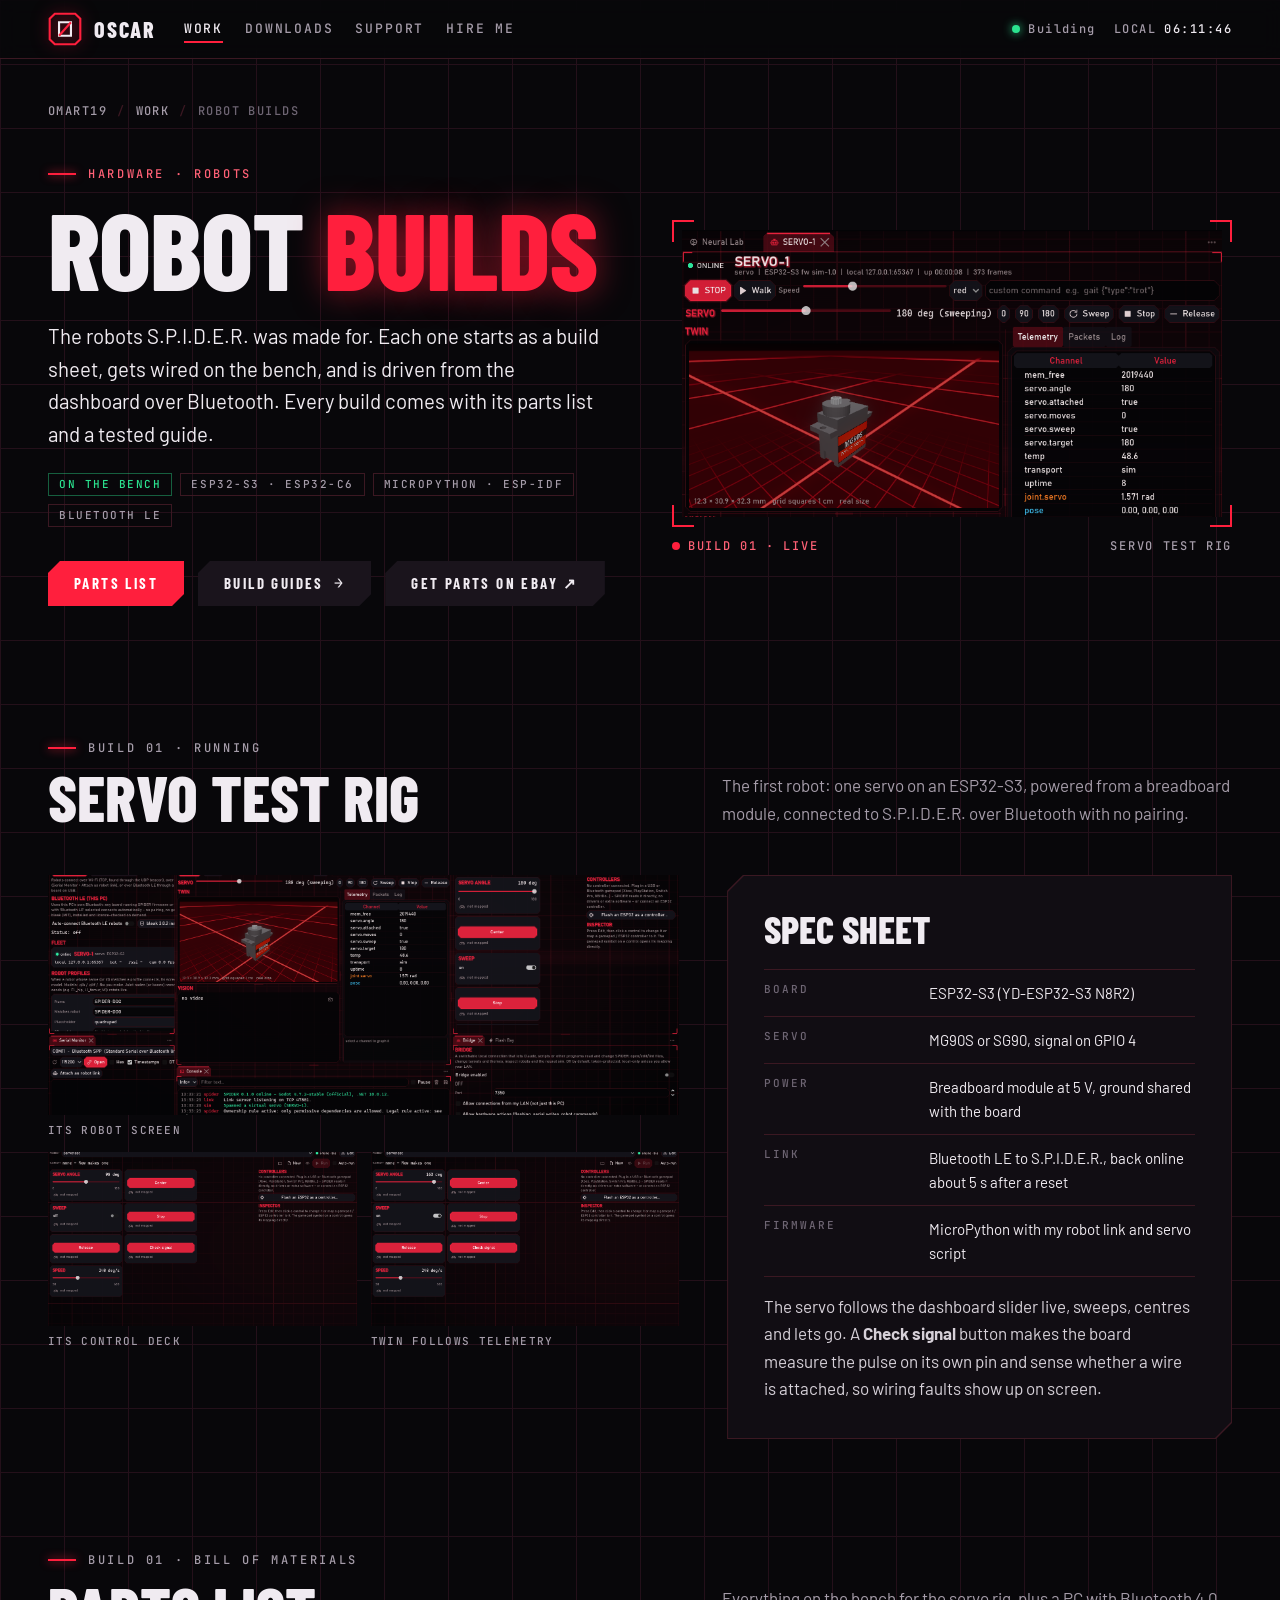
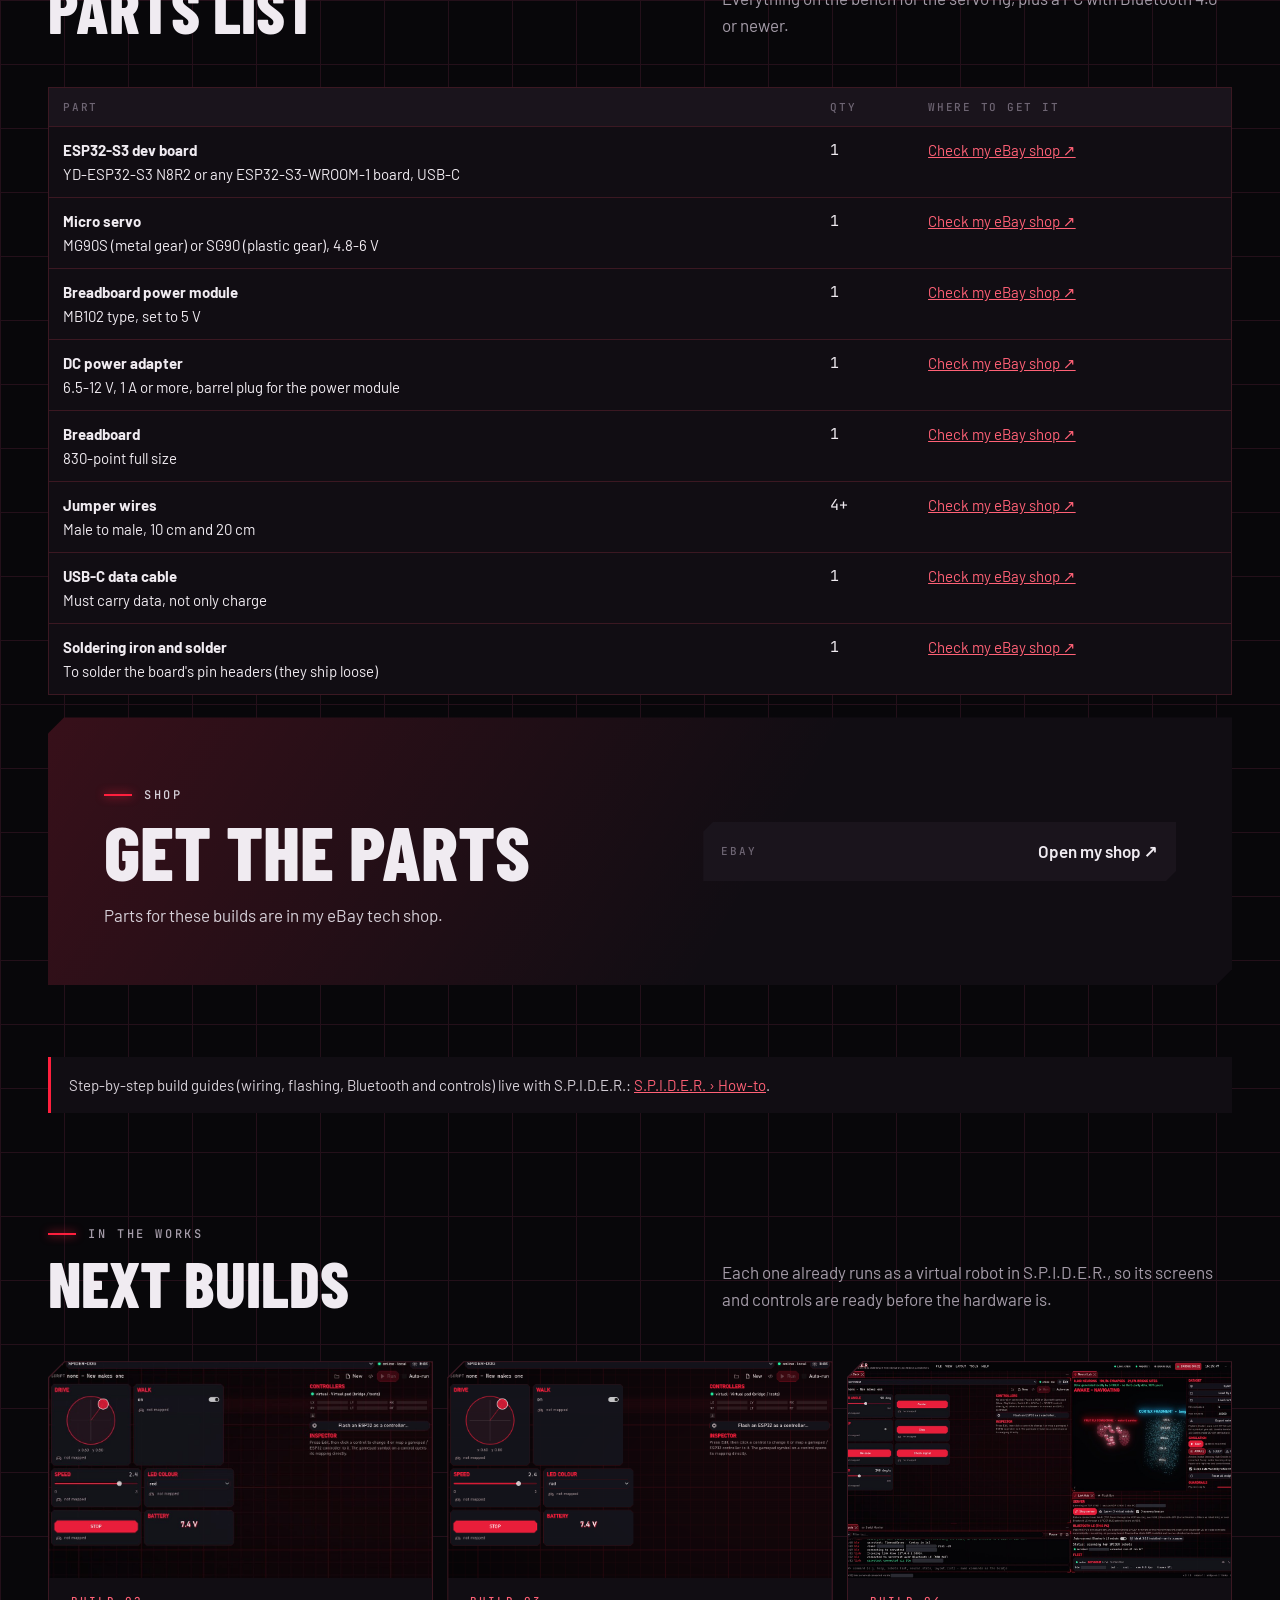
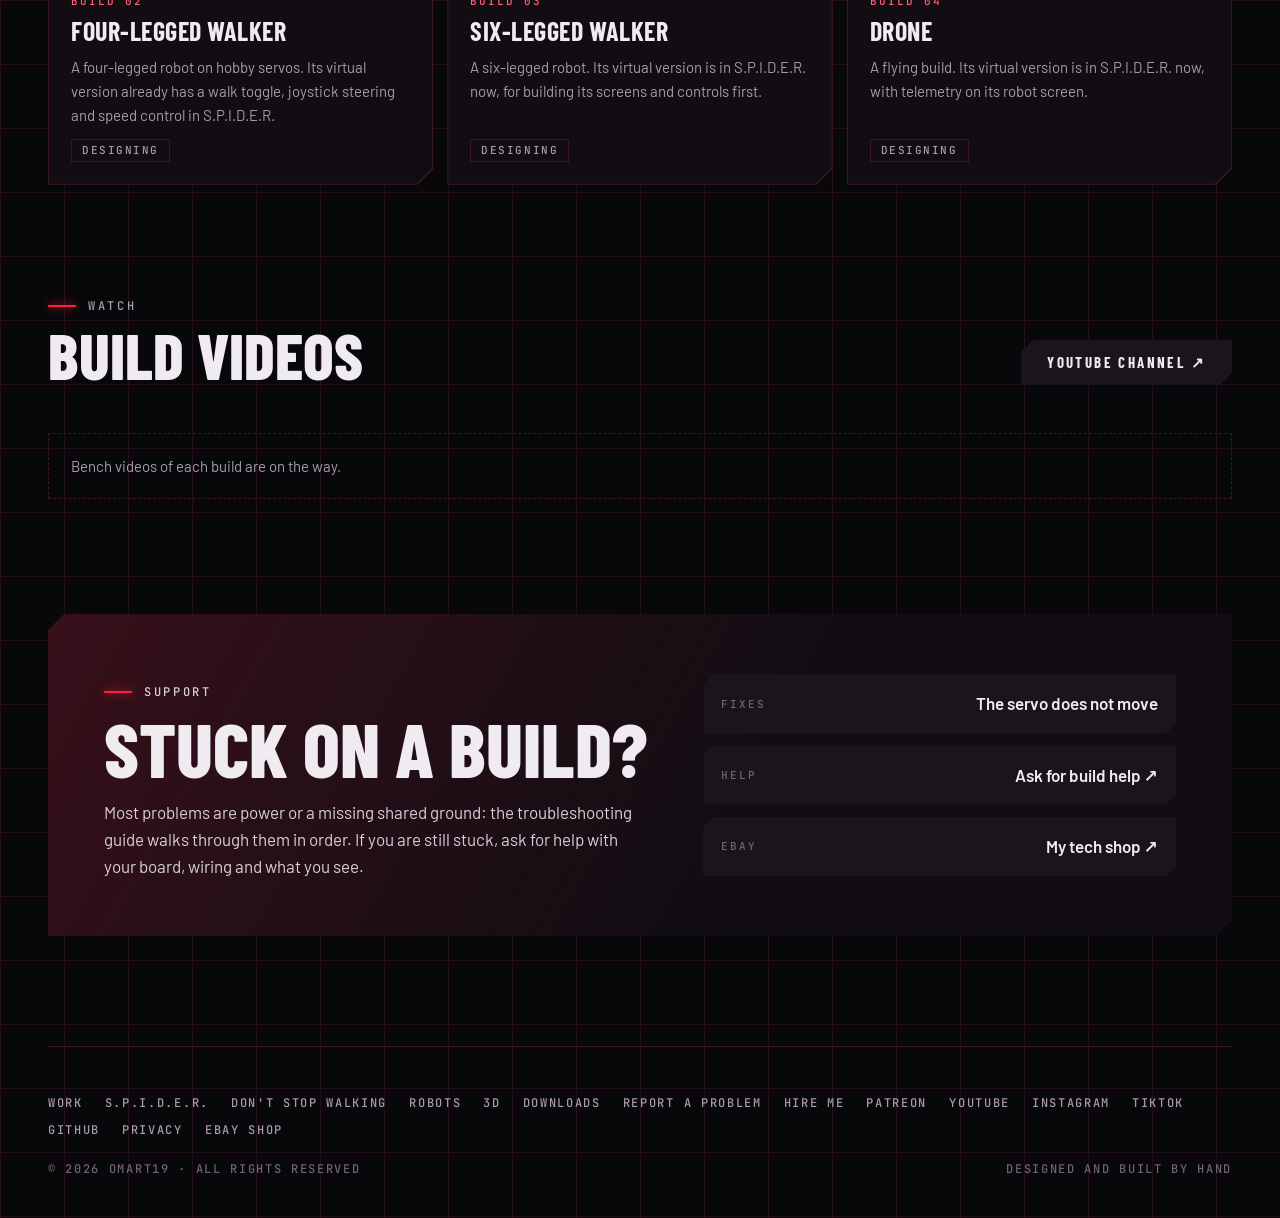
==== projects/robots.html @ f0ea126b "OMART19 website: portfolio, S.P.I.D.E.R., Don't Stop Walking, robots, 3D, how-to guides" ====
<!doctype html>
<html lang="en">
<head>
<!-- chrome:head -->
<meta charset="utf-8">
<meta name="viewport" content="width=device-width, initial-scale=1, viewport-fit=cover">
<link rel="icon" href="../assets/favicon.svg" type="image/svg+xml">
<link rel="preconnect" href="https://fonts.googleapis.com">
<link rel="preconnect" href="https://fonts.gstatic.com" crossorigin>
<link rel="stylesheet" href="https://fonts.googleapis.com/css2?family=Barlow+Condensed:wght@500;600;700;800&family=Barlow:wght@400;500;600&family=JetBrains+Mono:wght@400;500&display=swap">
<link rel="stylesheet" href="../assets/site.css">
<!-- /chrome:head -->
<title>Robot Builds · OMART19</title>
<meta name="description" content="Robot builds by OMART19: ESP32 boards, servos and Bluetooth, driven from S.P.I.D.E.R. Parts lists, wiring sheets and step-by-step tutorials.">
</head>
<body data-page="work">

<!-- chrome:bar -->
<header class="bar">
  <div class="wrap">
    <a class="brand" href="../index.html" aria-label="Oscar: home">
      <svg viewBox="0 0 40 40" aria-hidden="true"><path d="M8 2h24l6 6v24l-6 6H8l-6-6V8z" fill="none" stroke="#ff1f3d" stroke-width="2.5"/><path d="M13 12h14v16H13z" fill="none" stroke="#f0ebf1" stroke-width="2.5"/><path d="M27 12 13 28" stroke="#ff1f3d" stroke-width="2.5"/></svg>
      <b>OSCAR</b>
    </a>
    <nav class="nav" aria-label="Site">
      <a href="../index.html#work" data-nav="work" aria-current="page">Work</a>
      <a href="../downloads.html" data-nav="downloads">Downloads</a>
      <a href="../support.html" data-nav="support">Support</a>
      <a href="../hire.html" data-nav="hire">Hire me</a>
    </nav>
    <div class="status" aria-label="Status">
      <span class="led">Building</span>
      <span class="clock-wrap">LOCAL <span data-clock>--:--:--</span></span>
    </div>
  </div>
</header>
<!-- /chrome:bar -->

<main class="wrap">
  <nav class="crumbs" aria-label="Breadcrumb"><a href="../index.html">OMART19</a><span aria-hidden="true">/</span><a href="../index.html#work">Work</a><span aria-hidden="true">/</span><span>Robot builds</span></nav>

  <header class="page-hero">
    <div>
      <p class="eyebrow">Hardware · robots</p>
      <h1>Robot <span>builds</span></h1>
      <p class="lead">The robots S.P.I.D.E.R. was made for. Each one starts as a build sheet, gets wired on the bench, and is driven from the dashboard over Bluetooth. Every build comes with its parts list and a tested guide.</p>
      <div class="facts">
        <span class="chip live">On the bench</span>
        <span class="chip">ESP32-S3 · ESP32-C6</span>
        <span class="chip">MicroPython · ESP-IDF</span>
        <span class="chip">Bluetooth LE</span>
      </div>
      <div class="cta">
        <a class="btn primary" href="#parts">Parts list</a>
        <a class="btn" href="spider.html#how-to">Build guides <span class="arrow">→</span></a>
        <a class="btn pending" data-link="ebay" data-off="eBay shop coming soon" data-on="Get parts on eBay ↗"><span data-label>eBay shop coming soon</span></a>
      </div>
    </div>
    <figure class="feed">
      <div class="corners">
        <button class="shot screen" type="button" data-full="../assets/tutorials/esp32-s3-servo-ble/13-robot-panel-sweep.png" data-caption="Build 01: the servo sweeping, with its live 3D twin">
          <img src="../assets/tutorials/esp32-s3-servo-ble/13-robot-panel-sweep.png" alt="The servo robot's screen in S.P.I.D.E.R.: the servo sweeping with its live 3D twin">
        </button>
      </div>
      <figcaption><span class="rec">Build 01 · live</span><span>Servo test rig</span></figcaption>
    </figure>
  </header>

  <!-- ===================================================== BUILD 01 -->
  <section class="sec tight" id="servo-rig">
    <div class="sec-head small">
      <div>
        <p class="eyebrow">Build 01 · running</p>
        <h2>Servo test rig</h2>
      </div>
      <p>The first robot: one servo on an ESP32-S3, powered from a breadboard module, connected to S.P.I.D.E.R. over Bluetooth with no pairing.</p>
    </div>
    <div class="split">
      <div class="gallery two">
        <figure class="wide">
          <button class="shot" type="button" data-full="../assets/tutorials/esp32-s3-servo-ble/12-robot-screen.png" data-caption="Its robot screen: gauges, live 3D twin, camera and telemetry">
            <img src="../assets/tutorials/esp32-s3-servo-ble/12-robot-screen.png" alt="The servo robot's full screen in S.P.I.D.E.R. with gauges, 3D twin, camera and telemetry" loading="lazy">
          </button>
          <figcaption>Its robot screen</figcaption>
        </figure>
        <figure>
          <button class="shot" type="button" data-full="../assets/tutorials/control-deck-and-controllers/02-servo-deck.png" data-caption="The controls the servo robot asks for">
            <img src="../assets/tutorials/control-deck-and-controllers/02-servo-deck.png" alt="The servo robot's deck: angle slider, Center, Sweep, Stop, Release, speed" loading="lazy">
          </button>
          <figcaption>Its control deck</figcaption>
        </figure>
        <figure>
          <button class="shot" type="button" data-full="../assets/tutorials/control-deck-and-controllers/03-sweep-follows-telemetry.png" data-caption="Sweeping: the 3D twin follows the servo's telemetry">
            <img src="../assets/tutorials/control-deck-and-controllers/03-sweep-follows-telemetry.png" alt="The deck sweeping the servo while its 3D twin follows the telemetry" loading="lazy">
          </button>
          <figcaption>Twin follows telemetry</figcaption>
        </figure>
      </div>
      <div class="panel edge chamfer"><div class="inner chamfer">
        <h3>Spec sheet</h3>
        <dl class="spec">
          <div><dt>Board</dt><dd>ESP32-S3 (YD-ESP32-S3 N8R2)</dd></div>
          <div><dt>Servo</dt><dd>MG90S or SG90, signal on GPIO 4</dd></div>
          <div><dt>Power</dt><dd>Breadboard module at 5 V, ground shared with the board</dd></div>
          <div><dt>Link</dt><dd>Bluetooth LE to S.P.I.D.E.R., back online about 5 s after a reset</dd></div>
          <div><dt>Firmware</dt><dd>MicroPython with my robot link and servo script</dd></div>
        </dl>
        <p>The servo follows the dashboard slider live, sweeps, centres and lets go. A <strong>Check signal</strong> button makes the board measure the pulse on its own pin and sense whether a wire is attached, so wiring faults show up on screen.</p>
      </div></div>
    </div>
  </section>

  <!-- ===================================================== PARTS -->
  <section class="sec" id="parts">
    <div class="sec-head small">
      <div>
        <p class="eyebrow">Build 01 · bill of materials</p>
        <h2>Parts list</h2>
      </div>
      <p>Everything on the bench for the servo rig, plus a PC with Bluetooth 4.0 or newer.</p>
    </div>
    <div class="table-wrap">
      <table>
        <thead><tr><th>Part</th><th>Qty</th><th>Where to get it</th></tr></thead>
        <tbody data-parts="servoRig">
          <tr><td><strong>ESP32-S3 dev board</strong><br>YD-ESP32-S3 N8R2 or any ESP32-S3-WROOM-1 board, USB-C</td><td class="mono">1</td><td><span class="off">link coming</span></td></tr>
          <tr><td><strong>Micro servo</strong><br>MG90S (metal gear) or SG90 (plastic gear), 4.8-6 V</td><td class="mono">1</td><td><span class="off">link coming</span></td></tr>
          <tr><td><strong>Breadboard power module</strong><br>MB102 type, set to 5 V</td><td class="mono">1</td><td><span class="off">link coming</span></td></tr>
          <tr><td><strong>DC power adapter</strong><br>6.5-12 V, 1 A or more, barrel plug for the power module</td><td class="mono">1</td><td><span class="off">link coming</span></td></tr>
          <tr><td><strong>Breadboard</strong><br>830-point full size</td><td class="mono">1</td><td><span class="off">link coming</span></td></tr>
          <tr><td><strong>Jumper wires</strong><br>Male to male, 10 cm and 20 cm</td><td class="mono">4+</td><td><span class="off">link coming</span></td></tr>
          <tr><td><strong>USB-C data cable</strong><br>Must carry data, not only charge</td><td class="mono">1</td><td><span class="off">link coming</span></td></tr>
          <tr><td><strong>Soldering iron and solder</strong><br>To solder the board's pin headers (they ship loose)</td><td class="mono">1</td><td><span class="off">link coming</span></td></tr>
        </tbody>
      </table>
    </div>
    <div class="contact edge chamfer gap-top" data-when="ebay" hidden>
      <div>
        <p class="eyebrow">Shop</p>
        <h2>Get the parts</h2>
        <p>Parts for these builds are in my eBay tech shop.</p>
      </div>
      <div class="links">
        <a class="link" data-link="ebay"><span>eBay</span><b>Open my shop ↗</b></a>
      </div>
    </div>
    <p class="note gap-top" data-unless="ebay">An eBay store with parts and kits for these builds is on the way. Until then, every part above is a common hobby electronics part sold by most electronics shops and online marketplaces.</p>
  </section>

  <section class="sec tight" id="guides">
    <p class="note">Step-by-step build guides (wiring, flashing, Bluetooth and controls) live with S.P.I.D.E.R.: <a href="spider.html#how-to">S.P.I.D.E.R. › How-to</a>.</p>
  </section>

  <!-- ===================================================== NEXT -->
  <section class="sec" id="next">
    <div class="sec-head small">
      <div>
        <p class="eyebrow">In the works</p>
        <h2>Next builds</h2>
      </div>
      <p>Each one already runs as a virtual robot in S.P.I.D.E.R., so its screens and controls are ready before the hardware is.</p>
    </div>
    <div class="cards three">
      <article class="card edge chamfer"><div class="inner chamfer">
        <div class="pic"><img src="../assets/img/spider-virtual.jpg" alt="The Control Deck for a virtual walking robot" loading="lazy"></div>
        <p class="label">Build 02</p>
        <h3>Four-legged walker</h3>
        <p>A four-legged robot on hobby servos. Its virtual version already has a walk toggle, joystick steering and speed control in S.P.I.D.E.R.</p>
        <span class="chip">Designing</span>
      </div></article>
      <article class="card edge chamfer"><div class="inner chamfer">
        <div class="pic"><img src="../assets/tutorials/control-deck-and-controllers/11-virtual-robot-deck.png" alt="A virtual robot's deck in S.P.I.D.E.R." loading="lazy"></div>
        <p class="label">Build 03</p>
        <h3>Six-legged walker</h3>
        <p>A six-legged robot. Its virtual version is in S.P.I.D.E.R. now, for building its screens and controls first.</p>
        <span class="chip">Designing</span>
      </div></article>
      <article class="card edge chamfer"><div class="inner chamfer">
        <div class="pic"><img src="../assets/img/spider-deck.jpg" alt="The S.P.I.D.E.R. command center" loading="lazy"></div>
        <p class="label">Build 04</p>
        <h3>Drone</h3>
        <p>A flying build. Its virtual version is in S.P.I.D.E.R. now, with telemetry on its robot screen.</p>
        <span class="chip">Designing</span>
      </div></article>
    </div>
  </section>

  <!-- ===================================================== VIDEOS -->
  <section class="sec" id="videos">
    <div class="sec-head small">
      <div>
        <p class="eyebrow">Watch</p>
        <h2>Build videos</h2>
      </div>
      <a class="btn pending" data-link="youtube" data-off="YouTube channel" data-on="YouTube channel ↗"><span data-label>YouTube channel</span></a>
    </div>
    <div class="vlist" data-videos="robots">
      <p class="empty">Bench videos of each build are on the way.</p>
    </div>
  </section>

  <!-- ===================================================== HELP -->
  <section class="sec" id="help">
    <div class="contact edge chamfer">
      <div>
        <p class="eyebrow">Support</p>
        <h2>Stuck on a build?</h2>
        <p>Most problems are power or a missing shared ground: the troubleshooting guide walks through them in order. If you are still stuck, ask for help with your board, wiring and what you see.</p>
      </div>
      <div class="links">
        <a class="link" href="../tutorials/esp32-s3-servo-ble.html#the-servo-does-not-move"><span>Fixes</span><b>The servo does not move</b></a>
        <a class="link pending" data-report="robot-build.yml" data-off="opens with the first release" data-on="Ask for build help ↗"><span>Help</span><b data-label>opens with the first release</b></a>
        <a class="link pending" data-link="ebay" data-off="coming soon" data-on="My tech shop ↗"><span>eBay</span><b data-label>coming soon</b></a>
      </div>
    </div>
  </section>
</main>

<!-- chrome:foot -->
<footer class="foot wrap">
  <nav aria-label="Footer">
    <a href="../index.html#work">Work</a>
    <a href="../projects/spider.html">S.P.I.D.E.R.</a>
    <a href="../projects/dont-stop-walking.html">Don't Stop Walking</a>
    <a href="../projects/robots.html">Robots</a>
    <a href="../projects/3d.html">3D</a>
    <a href="../downloads.html">Downloads</a>
    <a href="../support.html">Report a problem</a>
    <a href="../hire.html">Hire me</a>
    <a class="pending" data-link="patreon">Patreon</a>
    <a class="pending" data-link="youtube">YouTube</a>
    <a class="pending" data-link="instagram">Instagram</a>
    <a class="pending" data-link="tiktok">TikTok</a>
    <a data-link="github" href="https://github.com/Omart19">GitHub</a>
    <a href="../privacy.html">Privacy</a>
    <a class="pending" data-link="ebay">eBay shop</a>
  </nav>
  <div class="legal">
    <span>© <span data-year>2026</span> OMART19 · all rights reserved</span>
    <span>Designed and built by hand</span>
  </div>
</footer>

<dialog id="viewer" aria-label="Screenshot">
  <img id="viewer-img" alt="">
  <p id="viewer-cap"></p>
</dialog>
<script src="../assets/config.js"></script>
<script src="../assets/site.js"></script>
<!-- /chrome:foot -->
</body>
</html>
---- assets/site.css ----
/* OMART19 - one stylesheet for every page.
   Layout: a HUD command screen - a status bar, huge condensed headlines, chamfered panels with corner brackets,
   mono spec readouts. One dark look on purpose (SPIDER's black and red). */
:root {
  --bg: #08070a;          /* near-black, faint red bias */
  --panel: #110d13;
  --panel-hi: #1a141c;
  --grid: #24101a;        /* HUD grid */
  --line: #3b1822;        /* panel edges */
  --fg: #f0ebf1;
  --soft: #d6d0d8;        /* body copy on panels */
  --dim: #a59ca9;
  --faint: #6e6573;
  --accent: #ff1f3d;      /* SPIDER red */
  --accent-hot: #ff6176;
  --ok: #2be38f;
  --warn: #ffb547;
  --display: "Barlow Condensed", "Bahnschrift Condensed", "Arial Narrow", sans-serif;
  --body: "Barlow", "Bahnschrift", "Segoe UI", system-ui, sans-serif;
  --mono: "JetBrains Mono", "Cascadia Mono", Consolas, monospace;
  --cut: 16px;            /* chamfered corners */
  --gutter: clamp(16px, 4vw, 48px);
  color-scheme: dark;
}

* { box-sizing: border-box; }
[hidden] { display: none !important; }
html { scroll-behavior: smooth; }
body {
  margin: 0;
  padding-inline: var(--gutter);
  background-color: var(--bg);
  background-image:
    radial-gradient(1200px 520px at 78% -8%, rgba(255, 31, 61, .18), transparent 70%),
    linear-gradient(var(--grid) 1px, transparent 1px),
    linear-gradient(90deg, var(--grid) 1px, transparent 1px);
  background-size: 100% 100%, 64px 64px, 64px 64px;
  color: var(--fg);
  font: 400 17px/1.6 var(--body);
  -webkit-font-smoothing: antialiased;
}
img, video { max-width: 100%; display: block; }
a { color: inherit; }
:focus-visible { outline: 2px solid var(--accent); outline-offset: 3px; }
h1, h2, h3 { font-family: var(--display); text-transform: uppercase; margin: 0; text-wrap: balance; line-height: .92; }
p { margin: 0; }
.wrap { max-width: 1240px; margin-inline: auto; }
.mono { font-family: var(--mono); }
.eyebrow {
  font: 500 12px/1 var(--mono); letter-spacing: .22em; text-transform: uppercase; color: var(--accent-hot);
  display: flex; align-items: center; gap: 12px;
}
.eyebrow::before { content: ""; width: 28px; height: 2px; background: var(--accent); box-shadow: 0 0 10px var(--accent); }

/* ---------- status bar (like SPIDER's title bar) */
.bar {
  position: sticky; top: env(safe-area-inset-top, 0px); z-index: 10;
  margin-inline: calc(-1 * var(--gutter)); padding: 12px var(--gutter);
  background: rgba(8, 7, 10, .86); backdrop-filter: blur(10px);
  border-bottom: 1px solid var(--line);
}
.bar .wrap { display: flex; align-items: center; gap: 28px; flex-wrap: wrap; }
.brand { display: flex; align-items: center; gap: 12px; text-decoration: none; }
.brand svg { width: 34px; height: 34px; filter: drop-shadow(0 0 8px rgba(255, 31, 61, .55)); }
.brand b { font: 800 22px/1 var(--display); letter-spacing: .08em; }
.nav { display: flex; gap: 22px; flex-wrap: wrap; flex: 1; }
.nav a { font: 500 13px/1 var(--mono); letter-spacing: .14em; text-transform: uppercase; color: var(--dim); text-decoration: none; padding-block: 6px; border-bottom: 2px solid transparent; }
.nav a:hover { color: var(--fg); }
.nav a[aria-current="page"] { color: var(--fg); border-bottom-color: var(--accent); }
.status { display: flex; gap: 18px; font: 500 12px/1 var(--mono); letter-spacing: .12em; color: var(--dim); }
.led { display: inline-flex; align-items: center; gap: 8px; }
.led::before { content: ""; width: 8px; height: 8px; border-radius: 50%; background: var(--ok); box-shadow: 0 0 10px var(--ok); }
[data-clock] { color: var(--fg); font-variant-numeric: tabular-nums; }

/* ---------- shapes */
.chamfer { clip-path: polygon(var(--cut) 0, 100% 0, 100% calc(100% - var(--cut)), calc(100% - var(--cut)) 100%, 0 100%, 0 var(--cut)); }
.edge { background: var(--line); padding: 1px; }               /* 1px chamfered border: outer = border colour */
.edge > .inner { background: var(--panel); height: 100%; }
.corners {                                                      /* HUD corner brackets */
  --c: var(--accent);
  background:
    linear-gradient(var(--c), var(--c)) top left / 22px 2px no-repeat,
    linear-gradient(var(--c), var(--c)) top left / 2px 22px no-repeat,
    linear-gradient(var(--c), var(--c)) top right / 22px 2px no-repeat,
    linear-gradient(var(--c), var(--c)) top right / 2px 22px no-repeat,
    linear-gradient(var(--c), var(--c)) bottom left / 22px 2px no-repeat,
    linear-gradient(var(--c), var(--c)) bottom left / 2px 22px no-repeat,
    linear-gradient(var(--c), var(--c)) bottom right / 22px 2px no-repeat,
    linear-gradient(var(--c), var(--c)) bottom right / 2px 22px no-repeat;
  padding: 10px;
}
.btn {
  display: inline-flex; align-items: center; gap: 10px; padding: 15px 26px;
  font: 700 15px/1 var(--display); letter-spacing: .16em; text-transform: uppercase; text-decoration: none;
  color: var(--fg); background: var(--panel-hi); border: 0; cursor: pointer;
  clip-path: polygon(12px 0, 100% 0, 100% calc(100% - 12px), calc(100% - 12px) 100%, 0 100%, 0 12px);
  transition: background .2s, color .2s, box-shadow .2s;
}
.btn:hover { background: #241a26; }
.btn.primary { background: var(--accent); color: #fff; box-shadow: 0 0 28px rgba(255, 31, 61, .45); }
.btn.primary:hover { background: var(--accent-hot); }
.btn .arrow { font-family: var(--mono); font-weight: 500; }
/* a link that is not live yet (no URL in config.js) */
.btn.pending, .btn.pending:hover { background: transparent; color: var(--faint); box-shadow: inset 0 0 0 1px var(--line); cursor: default; clip-path: none; }
.chip {
  display: inline-block; padding: 5px 10px; font: 500 11px/1 var(--mono); letter-spacing: .14em; text-transform: uppercase;
  border: 1px solid var(--line); color: var(--dim); white-space: nowrap;
}
.chip.live { color: var(--ok); border-color: rgba(43, 227, 143, .4); }
.chip.hot { color: var(--accent-hot); border-color: rgba(255, 31, 61, .5); }
.chip.warn { color: var(--warn); border-color: rgba(255, 181, 71, .45); }
.cta { display: flex; gap: 14px; flex-wrap: wrap; margin-top: 34px; }

/* ---------- home hero */
.hero { display: grid; grid-template-columns: minmax(0, 1fr) minmax(0, 1.05fr); gap: clamp(32px, 5vw, 72px); align-items: center; padding-block: clamp(48px, 9vw, 120px) clamp(40px, 6vw, 80px); }
.hero h1 { font-size: clamp(76px, 11.5vw, 176px); font-weight: 800; letter-spacing: -.01em; margin-block: 22px 26px; }
.hero h1 span, .page-hero h1 span { color: var(--accent); text-shadow: 0 0 34px rgba(255, 31, 61, .55); }
.lead { font-size: clamp(18px, 1.6vw, 21px); max-width: 34em; }
.lead + .lead { margin-top: 12px; }
.lead.dim { color: var(--dim); }

.feed { margin: 0; position: relative; }
.feed .screen { aspect-ratio: 16 / 8.5; }
.feed .screen img { object-position: left top; opacity: .96; }
.feed .screen::after {                      /* the scan: one red line sweeping the feed */
  content: ""; position: absolute; inset: 0;
  background: linear-gradient(180deg, transparent 0%, rgba(255, 31, 61, .0) 44%, rgba(255, 31, 61, .32) 50%, rgba(255, 31, 61, 0) 56%, transparent 100%);
  background-size: 100% 260%; animation: scan 5.5s linear infinite; mix-blend-mode: screen; pointer-events: none;
}
@keyframes scan { from { background-position: 0 100%; } to { background-position: 0 0%; } }
.feed figcaption { display: flex; justify-content: space-between; gap: 12px; margin-top: 12px; font: 500 12px/1.3 var(--mono); letter-spacing: .14em; text-transform: uppercase; color: var(--dim); }
.rec { color: var(--accent-hot); display: inline-flex; align-items: center; gap: 8px; }
.rec::before { content: ""; width: 8px; height: 8px; border-radius: 50%; background: var(--accent); animation: blink 1.4s steps(2, start) infinite; }
@keyframes blink { to { visibility: hidden; } }

.stack { display: flex; flex-wrap: wrap; gap: 8px 22px; padding-block: 22px; border-block: 1px solid var(--line); font: 500 13px/1.4 var(--mono); letter-spacing: .14em; text-transform: uppercase; color: var(--dim); }
.stack span:nth-child(3n+1) { color: var(--fg); }

/* ---------- inner page hero */
.crumbs { display: flex; flex-wrap: wrap; gap: 6px 10px; padding-top: clamp(28px, 4vw, 44px); font: 500 12px/1.4 var(--mono); letter-spacing: .12em; text-transform: uppercase; color: var(--faint); }
.crumbs a { color: var(--dim); text-decoration: none; }
.crumbs a:hover { color: var(--fg); }
.crumbs span[aria-hidden] { color: var(--line); }
.page-hero { display: grid; grid-template-columns: minmax(0, 1fr) minmax(0, 1fr); gap: clamp(28px, 5vw, 64px); align-items: center; padding-block: clamp(24px, 4vw, 48px) clamp(32px, 5vw, 64px); }
.page-hero.solo { grid-template-columns: minmax(0, 1fr); }
.page-hero h1 { font-size: clamp(60px, 8.5vw, 132px); font-weight: 800; letter-spacing: -.01em; margin-block: 18px 22px; }
.page-hero h1 small { display: block; margin-top: 10px; font: 600 clamp(15px, 1.4vw, 19px)/1.3 var(--body); text-transform: none; letter-spacing: 0; color: var(--dim); }
.facts { display: flex; flex-wrap: wrap; gap: 8px; margin-top: 22px; }

/* ---------- sections */
section { scroll-margin-top: 80px; }
.sec { padding-block: clamp(64px, 9vw, 120px) 0; }
.sec.tight { padding-block-start: clamp(40px, 6vw, 72px); }
.sec-head { display: flex; justify-content: space-between; align-items: end; gap: 24px; flex-wrap: wrap; margin-bottom: clamp(28px, 4vw, 48px); }
.sec-head h2 { font-size: clamp(48px, 7vw, 96px); font-weight: 800; margin-top: 14px; }
.sec-head.small h2 { font-size: clamp(38px, 5vw, 64px); }
.sec-head p { color: var(--dim); max-width: 30em; }

/* ---------- dossiers (home) */
.dossiers { display: grid; gap: clamp(28px, 4vw, 44px); }
.dossier { display: grid; grid-template-columns: minmax(0, 1.35fr) minmax(0, 1fr); }
.dossier:nth-child(even) .media { order: 2; }
.dossier .inner { display: grid; grid-template-columns: inherit; grid-column: 1 / -1; }
.media { padding: clamp(14px, 2vw, 22px); display: grid; gap: 10px; align-content: start; align-self: start; min-width: 0; }
/* the frame owns the 16:9 shape; the picture fills it (images sized by grids ignore their own ratio) */
.shot { padding: 0; border: 0; background: #000; cursor: zoom-in; display: block; width: 100%; max-width: 100%; position: relative; overflow: hidden; aspect-ratio: 16 / 9; }
.shot img { position: absolute; inset: 0; width: 100%; height: 100%; object-fit: cover; transition: transform .5s, filter .3s; filter: saturate(.92); }
.shot:hover img { transform: scale(1.025); filter: saturate(1.05); }
.shot.contain img { object-fit: contain; background: #08080b; }
.thumbs { display: grid; grid-template-columns: repeat(3, minmax(0, 1fr)); gap: 10px; }
.thumbs .shot { aspect-ratio: 16 / 10; }
.info { padding: clamp(20px, 3vw, 40px); display: flex; flex-direction: column; gap: 18px; min-width: 0; }
.info h3 { font-size: clamp(40px, 4.6vw, 64px); font-weight: 800; }
.info h3 a { text-decoration: none; }
.info h3 a:hover { color: var(--accent-hot); }
.info .tag { font: 500 12px/1 var(--mono); letter-spacing: .2em; text-transform: uppercase; color: var(--accent-hot); }
.info p { color: var(--soft); }
.info .btn { align-self: flex-start; margin-top: 4px; }
.spec { margin: 6px 0 0; display: grid; border-top: 1px solid var(--line); }
.spec div { display: grid; grid-template-columns: 9em minmax(0, 1fr); gap: 12px; padding-block: 11px; border-bottom: 1px solid var(--line); }
.spec dt { font: 500 11px/1.6 var(--mono); letter-spacing: .18em; text-transform: uppercase; color: var(--faint); }
.spec dd { margin: 0; font-size: 15px; }

/* ---------- galleries */
.gallery { display: grid; grid-template-columns: repeat(3, minmax(0, 1fr)); gap: 14px; }
.gallery figure { margin: 0; display: grid; gap: 8px; min-width: 0; }
.gallery figure.wide { grid-column: span 2; grid-row: span 2; }
.gallery figure.wide .shot { aspect-ratio: auto; height: 100%; min-height: 240px; }
.gallery figcaption { font: 500 11px/1.4 var(--mono); letter-spacing: .12em; text-transform: uppercase; color: var(--dim); }

/* ---------- card grids (tools, features, guides) */
.tools, .cards { display: grid; grid-template-columns: repeat(4, minmax(0, 1fr)); gap: 14px; }
.cards.three { grid-template-columns: repeat(3, minmax(0, 1fr)); }
.cards.two { grid-template-columns: repeat(2, minmax(0, 1fr)); }
.tool .inner, .card .inner { padding: 22px; display: flex; flex-direction: column; gap: 12px; }
.tool h3, .card h3 { font-size: 26px; font-weight: 700; letter-spacing: .02em; }
.tool p, .card p { color: var(--dim); font-size: 15px; }
.tool .chip, .card .chip { align-self: flex-start; margin-top: auto; }
.card .label { font: 500 11px/1 var(--mono); letter-spacing: .18em; text-transform: uppercase; color: var(--accent-hot); }
a.card { text-decoration: none; display: block; }
a.card:hover .inner { background: var(--panel-hi); }
a.card:hover h3 { color: var(--accent-hot); }
.card .pic { margin: -22px -22px 6px; aspect-ratio: 16 / 9; overflow: hidden; background: #000; }
.card .pic img { width: 100%; height: 100%; object-fit: cover; }
.card .go { margin-top: auto; font: 500 12px/1 var(--mono); letter-spacing: .14em; text-transform: uppercase; color: var(--fg); }

/* ---------- skills */
.skills { display: grid; grid-template-columns: repeat(3, minmax(0, 1fr)); gap: 14px; }
.skill .inner { padding: 26px 26px 30px; }
.skill h3 { font-size: 34px; font-weight: 800; display: flex; justify-content: space-between; align-items: baseline; }
.skill h3 small { font: 500 11px/1 var(--mono); letter-spacing: .18em; color: var(--accent-hot); }
.ticks { list-style: none; padding: 0; margin: 18px 0 0; display: grid; gap: 10px; }
.ticks li { display: flex; gap: 12px; align-items: baseline; color: var(--soft); }
.ticks li::before { content: ""; flex: none; width: 10px; height: 2px; background: var(--accent); transform: translateY(-4px); }

/* ---------- process */
.steps { display: grid; grid-template-columns: repeat(4, minmax(0, 1fr)); gap: 0; border-top: 2px solid var(--accent); }
.step { padding: 26px 22px 6px 0; border-right: 1px solid var(--line); margin-right: 22px; }
.step:last-child { border-right: 0; margin-right: 0; }
.step b { display: block; font: 800 64px/1 var(--display); color: var(--accent); text-shadow: 0 0 22px rgba(255, 31, 61, .45); }
.step h3 { font-size: 30px; font-weight: 700; margin-block: 10px 10px; }
.step p { color: var(--dim); font-size: 15px; max-width: 22em; }

/* ---------- where to get it (rows) */
.get { display: grid; border-top: 1px solid var(--line); }
.get-row { display: grid; grid-template-columns: minmax(0, 1.2fr) minmax(0, 1.2fr) auto minmax(0, 1fr); gap: 20px; align-items: center; padding-block: 22px; border-bottom: 1px solid var(--line); }
.get-row h3 { font-size: 32px; font-weight: 700; }
.get-row h3 a { text-decoration: none; }
.get-row h3 a:hover { color: var(--accent-hot); }
.get-row .what { color: var(--dim); font-size: 15px; }
.get-row .how { font: 500 13px/1.4 var(--mono); letter-spacing: .06em; text-align: right; }
.get-row .how a { color: var(--accent-hot); text-decoration: none; border-bottom: 1px solid currentColor; }
.get-row .how .off { color: var(--faint); }

/* ---------- split panels (two columns of content) */
.split { display: grid; grid-template-columns: minmax(0, 1.25fr) minmax(0, 1fr); gap: clamp(24px, 4vw, 48px); align-items: start; }
.panel .inner { padding: clamp(20px, 3vw, 36px); display: grid; gap: 16px; align-content: start; }
.panel h3 { font-size: clamp(28px, 3vw, 40px); font-weight: 800; }
.panel p { color: var(--soft); }
.copy { display: grid; gap: 16px; color: var(--soft); max-width: 40em; }
.copy strong { color: var(--fg); }

/* ---------- download box */
.dl .inner { padding: clamp(20px, 3vw, 36px); display: grid; gap: 18px; }
.dl-top { display: flex; justify-content: space-between; align-items: center; gap: 16px; flex-wrap: wrap; }
.dl-top h3 { font-size: clamp(30px, 3.2vw, 44px); font-weight: 800; }
.dl-meta { display: flex; flex-wrap: wrap; gap: 8px 22px; font: 500 12px/1.4 var(--mono); letter-spacing: .1em; text-transform: uppercase; color: var(--dim); }
.dl-meta b { color: var(--fg); font-weight: 500; }
.dl-notes { margin: 0; padding: 14px 16px; background: var(--bg); border: 1px solid var(--line); font: 400 13px/1.6 var(--mono); color: var(--soft); white-space: pre-wrap; overflow-wrap: anywhere; max-height: 16em; overflow: auto; }
.dl-msg { color: var(--dim); }

/* ---------- video */
.video .corners { padding: 10px; }
.video video { width: 100%; aspect-ratio: 16 / 9; background: #000; }
.vlist { display: grid; grid-template-columns: repeat(3, minmax(0, 1fr)); gap: 14px; }
.vlist a { text-decoration: none; }
.vlist .pic { aspect-ratio: 16 / 9; background: #000 center / cover; position: relative; }
.vlist .pic::after { content: "▶"; position: absolute; inset: 0; display: grid; place-items: center; font-size: 34px; color: #fff; text-shadow: 0 0 18px var(--accent); }
.empty { padding: 20px 22px; border: 1px dashed var(--line); color: var(--dim); font-size: 15px; }

/* ---------- tables (parts lists, tutorials) */
.table-wrap { overflow-x: auto; border: 1px solid var(--line); background: var(--panel); }
table { border-collapse: collapse; width: 100%; font-size: 15px; }
th, td { text-align: left; vertical-align: top; padding: 11px 14px; border-bottom: 1px solid var(--line); }
th { font: 500 11px/1.5 var(--mono); letter-spacing: .16em; text-transform: uppercase; color: var(--faint); background: var(--panel-hi); white-space: nowrap; }
tr:last-child td { border-bottom: 0; }
td a { color: var(--accent-hot); }
td .off { color: var(--faint); font-style: italic; }

/* ---------- notes */
.note { padding: 16px 18px; border-left: 3px solid var(--accent); background: var(--panel); color: var(--soft); font-size: 15px; }
.note.warn { border-left-color: var(--warn); }
.note strong { color: var(--fg); }

/* ---------- forms */
.form { display: grid; gap: 18px; }
.row2 { display: grid; grid-template-columns: minmax(0, 1fr) minmax(0, 1fr); gap: 18px; }
.field { display: grid; gap: 8px; min-width: 0; }
.field > label, .field > legend, fieldset.field legend { font: 500 11px/1.4 var(--mono); letter-spacing: .16em; text-transform: uppercase; color: var(--dim); padding: 0; }
.field .hint { font-size: 13px; color: var(--faint); }
fieldset.field { border: 0; margin: 0; padding: 0; }
input[type="text"], input[type="email"], input[type="url"], select, textarea {
  width: 100%; padding: 12px 14px; font: 400 16px/1.4 var(--body); color: var(--fg);
  background: var(--bg); border: 1px solid var(--line); border-radius: 0;
}
textarea { min-height: 160px; resize: vertical; }
input:focus, select:focus, textarea:focus { outline: none; border-color: var(--accent); box-shadow: 0 0 0 1px var(--accent); }
.checks { display: flex; flex-wrap: wrap; gap: 8px; }
.checks label { display: inline-flex; align-items: center; gap: 8px; padding: 8px 12px; border: 1px solid var(--line); font-size: 15px; cursor: pointer; }
.checks input:checked + span { color: var(--accent-hot); }
.agree { display: flex; gap: 10px; align-items: flex-start; font-size: 15px; color: var(--soft); }
.agree input { margin-top: 5px; accent-color: var(--accent); }
.hp { position: absolute; left: -10000px; width: 1px; height: 1px; overflow: hidden; }    /* honeypot: people never see it, bots fill it */
.form-status { min-height: 1.6em; font: 500 13px/1.6 var(--mono); letter-spacing: .04em; color: var(--dim); }
.form-status[data-state="ok"] { color: var(--ok); }
.form-status[data-state="err"] { color: var(--accent-hot); }
.form-status[data-state="off"] { color: var(--warn); }

/* ---------- tutorials */
.doc { display: grid; grid-template-columns: 250px minmax(0, 1fr); gap: clamp(28px, 4vw, 56px); align-items: start; }
.toc { position: sticky; top: 92px; max-height: calc(100vh - 110px); overflow: auto; border-left: 1px solid var(--line); padding-left: 16px; }
.toc summary { font: 500 11px/1 var(--mono); letter-spacing: .18em; text-transform: uppercase; color: var(--accent-hot); cursor: pointer; padding-block: 6px 12px; list-style: none; }
.toc summary::-webkit-details-marker { display: none; }
.toc ol { list-style: none; margin: 0; padding: 0; display: grid; gap: 2px; }
.toc a { display: block; padding: 5px 0; font-size: 14px; line-height: 1.35; color: var(--dim); text-decoration: none; }
.toc a:hover { color: var(--fg); }
.prose { max-width: 46em; min-width: 0; color: var(--soft); }
.prose > * + * { margin-top: 18px; }
.prose h2 { font-size: clamp(34px, 3.6vw, 48px); font-weight: 800; color: var(--fg); margin-top: 64px; padding-top: 18px; border-top: 1px solid var(--line); scroll-margin-top: 90px; }
.prose h3 { font-size: 26px; font-weight: 700; color: var(--fg); margin-top: 40px; scroll-margin-top: 90px; }
.prose strong { color: var(--fg); }
.prose a { color: var(--accent-hot); }
.prose ul, .prose ol { padding-left: 1.3em; display: grid; gap: 8px; }
.prose li > ul, .prose li > ol { margin-top: 8px; }
.prose li::marker { color: var(--accent); }
.prose code { font: 400 .88em/1.4 var(--mono); padding: 2px 6px; background: var(--panel-hi); border: 1px solid var(--line); color: var(--fg); overflow-wrap: anywhere; }
.prose pre { margin-block: 18px 0; padding: 16px 18px; overflow-x: auto; background: var(--panel); border: 1px solid var(--line); border-left: 3px solid var(--accent); }
.prose pre code { padding: 0; border: 0; background: none; font-size: 14px; overflow-wrap: normal; }
.prose blockquote { margin-inline: 0; padding: 14px 18px; border-left: 3px solid var(--warn); background: var(--panel); }
.prose hr { border: 0; border-top: 1px solid var(--line); }
.prose img { cursor: zoom-in; border: 1px solid var(--line); background: #000; }
.prose p > img:only-child { width: 100%; }
.prose .table-wrap { margin-top: 18px; }

/* ---------- contact + footer */
.contact { padding: clamp(28px, 5vw, 56px); display: grid; grid-template-columns: minmax(0, 1.2fr) minmax(0, 1fr); gap: 32px; align-items: center;
  background: linear-gradient(120deg, rgba(255, 31, 61, .16), transparent 60%), var(--panel); }
.contact h2 { font-size: clamp(44px, 6vw, 84px); font-weight: 800; margin-top: 14px; }
.contact p { color: var(--soft); margin-top: 16px; max-width: 32em; }
.links { display: grid; gap: 12px; }
.link { display: flex; justify-content: space-between; gap: 16px; align-items: center; padding: 16px 18px; background: var(--panel-hi); text-decoration: none;
  clip-path: polygon(10px 0, 100% 0, 100% calc(100% - 10px), calc(100% - 10px) 100%, 0 100%, 0 10px); }
.link span { font: 500 11px/1 var(--mono); letter-spacing: .18em; text-transform: uppercase; color: var(--faint); }
.link b { font-weight: 600; overflow-wrap: anywhere; text-align: right; }
a.link:hover { background: #251a28; }
.link.pending b { color: var(--faint); font-weight: 500; font-style: italic; }
.foot { display: grid; gap: 22px; padding-block: 48px 40px; margin-top: clamp(64px, 9vw, 110px); border-top: 1px solid var(--line); font: 500 12px/1.4 var(--mono); letter-spacing: .14em; text-transform: uppercase; color: var(--faint); }
.foot nav { display: flex; flex-wrap: wrap; gap: 10px 22px; }
.foot nav a { color: var(--dim); text-decoration: none; }
.foot nav a:hover { color: var(--fg); }
.foot nav a.pending { display: none; }
.foot .legal { display: flex; justify-content: space-between; gap: 16px; flex-wrap: wrap; }

/* ---------- screenshot viewer */
dialog { padding: 0; border: 0; background: transparent; max-width: min(1400px, 94vw); }
dialog::backdrop { background: rgba(4, 3, 6, .9); }
dialog img { max-height: 84vh; width: auto; margin-inline: auto; }
dialog p { margin-top: 12px; text-align: center; font: 500 12px/1.4 var(--mono); letter-spacing: .14em; text-transform: uppercase; color: var(--dim); }

/* ---------- narrow screens */
@media (max-width: 980px) {
  .hero, .page-hero, .dossier, .contact, .split, .doc { grid-template-columns: minmax(0, 1fr); }
  .dossier:nth-child(even) .media { order: 0; }
  .tools, .cards { grid-template-columns: repeat(2, minmax(0, 1fr)); }
  .cards.three, .vlist { grid-template-columns: repeat(2, minmax(0, 1fr)); }
  .skills { grid-template-columns: minmax(0, 1fr); }
  .steps { grid-template-columns: repeat(2, minmax(0, 1fr)); }
  .step:nth-child(2) { border-right: 0; margin-right: 0; }
  .gallery { grid-template-columns: repeat(2, minmax(0, 1fr)); }
  .get-row { grid-template-columns: minmax(0, 1fr) auto; }
  .get-row .what { grid-column: 1 / -1; order: 3; }
  .get-row .how { grid-column: 1 / -1; text-align: left; order: 4; }
  .status .clock-wrap { display: none; }
  .toc { position: static; max-height: none; border-left: 0; border-block: 1px solid var(--line); padding: 8px 0; }
}
@media (max-width: 560px) {
  body { font-size: 16px; }
  .tools, .cards, .cards.three, .cards.two, .steps, .vlist, .row2 { grid-template-columns: minmax(0, 1fr); }
  .gallery { grid-template-columns: minmax(0, 1fr); }
  .gallery figure.wide { grid-column: auto; grid-row: auto; }
  .gallery figure.wide .shot { aspect-ratio: 16 / 9; height: auto; min-height: 0; }
  .step { border-right: 0; margin-right: 0; border-bottom: 1px solid var(--line); padding-bottom: 22px; }
  .spec div { grid-template-columns: minmax(0, 1fr); gap: 2px; }
  .nav { gap: 14px; order: 3; flex-basis: 100%; }
  .bar .wrap { gap: 12px 20px; }
}
@media (prefers-reduced-motion: reduce) {
  html { scroll-behavior: auto; }
  .feed .screen::after, .rec::before { animation: none; }
  .shot img { transition: none; }
}

/* ---------- small additions */
.copy h2 { font-size: clamp(38px, 5vw, 64px); font-weight: 800; color: var(--fg); }
.vlist .empty { grid-column: 1 / -1; }
.get-row .how a.pending { color: var(--faint); border-bottom: 0; }
.gallery.two { grid-template-columns: repeat(2, minmax(0, 1fr)); }
.gap-top { margin-top: 22px; }
.steps-list { margin: 0; padding-left: 1.2em; display: grid; gap: 10px; color: var(--soft); }
.steps-list li::marker { color: var(--accent); font-family: var(--mono); }
.steps-list a, .note a, .copy a:not(.btn) { color: var(--accent-hot); }
.form .cta { margin-top: 0; }
a.card.pending { opacity: .55; cursor: default; }
a.card.pending:hover .inner { background: var(--panel); }
a.card.pending:hover h3 { color: inherit; }
a.pending { cursor: default; }
.prose li { min-width: 0; }
.prose a { overflow-wrap: anywhere; }
.socials { display: flex; flex-wrap: wrap; gap: 8px; margin-top: 4px; }
.socials a { padding: 8px 12px; border: 1px solid var(--line); font: 500 11px/1 var(--mono); letter-spacing: .16em; text-transform: uppercase; color: var(--dim); text-decoration: none; }
.socials a:hover { color: var(--fg); border-color: var(--accent); }
.socials a.pending { display: none; }
.dl-older { border-top: 1px solid var(--line); padding-top: 14px; }
.dl-older > summary { cursor: pointer; font: 500 12px/1.4 var(--mono); letter-spacing: .08em; text-transform: uppercase; color: var(--dim); }
.dl-older > p { margin: 12px 0 0; }
.dl-older-list { list-style: none; margin: 12px 0 0; padding: 0; display: grid; gap: 10px; }
.dl-older-list li { padding: 12px 14px; background: var(--bg); border: 1px solid var(--line); display: grid; gap: 6px; }
.dl-older-head { display: flex; flex-wrap: wrap; gap: 6px 16px; align-items: baseline; }
.dl-older-head span { font: 500 12px/1.4 var(--mono); color: var(--dim); }
.dl-older-files { display: flex; flex-wrap: wrap; gap: 6px 18px; }
.dl-older-notes summary { cursor: pointer; font-size: 13px; color: var(--dim); }
.dl-older-notes pre { margin: 6px 0 0; font: 400 12px/1.6 var(--mono); color: var(--soft); white-space: pre-wrap; overflow-wrap: anywhere; max-height: 12em; overflow: auto; }
.dl-older .btn { justify-self: start; margin-top: 10px; }
.dl-hashes summary { cursor: pointer; font: 500 12px/1.4 var(--mono); letter-spacing: .08em; text-transform: uppercase; color: var(--dim); }
.dl-hashes dl { margin: 10px 0 0; display: grid; gap: 4px; }
.dl-hashes dt { font-size: 13px; color: var(--soft); margin-top: 6px; }
.dl-hashes dd { margin: 0; font-size: 12px; color: var(--dim); overflow-wrap: anywhere; }
.panel p a { color: var(--accent-hot); }
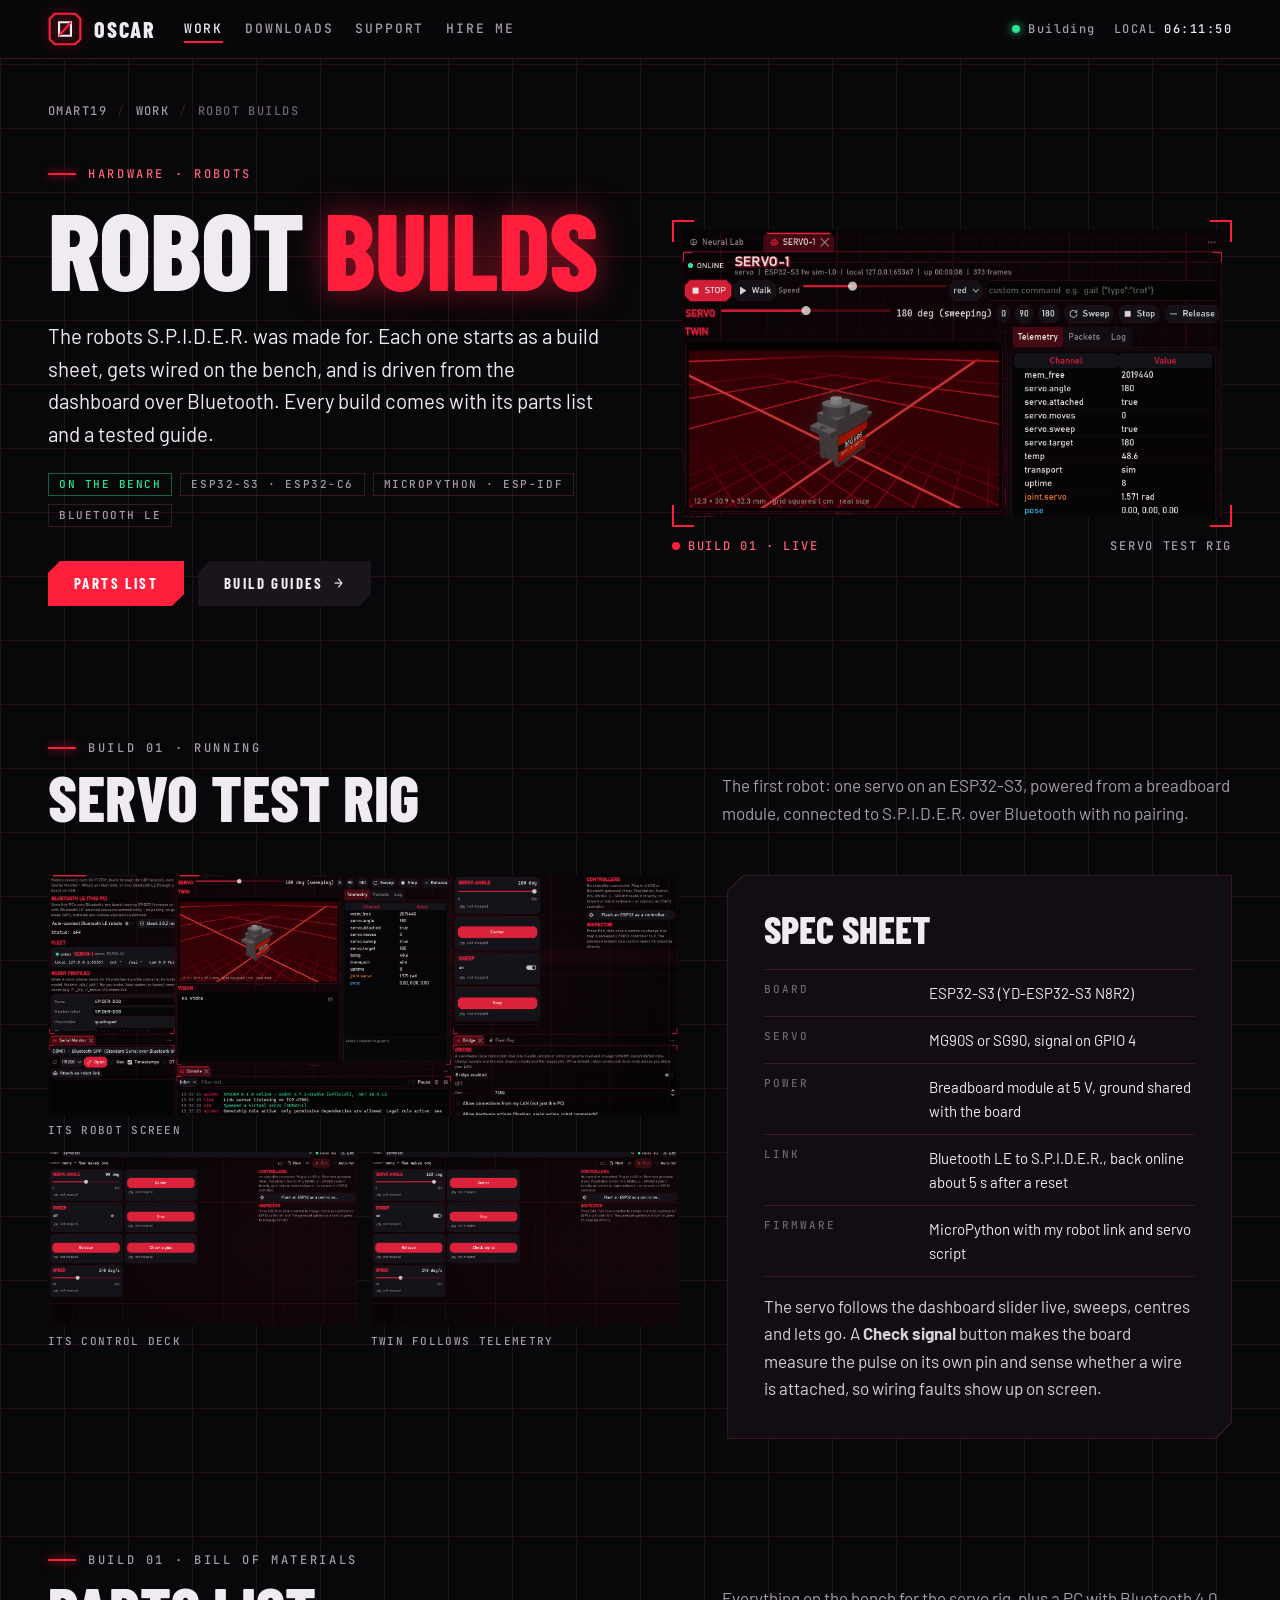
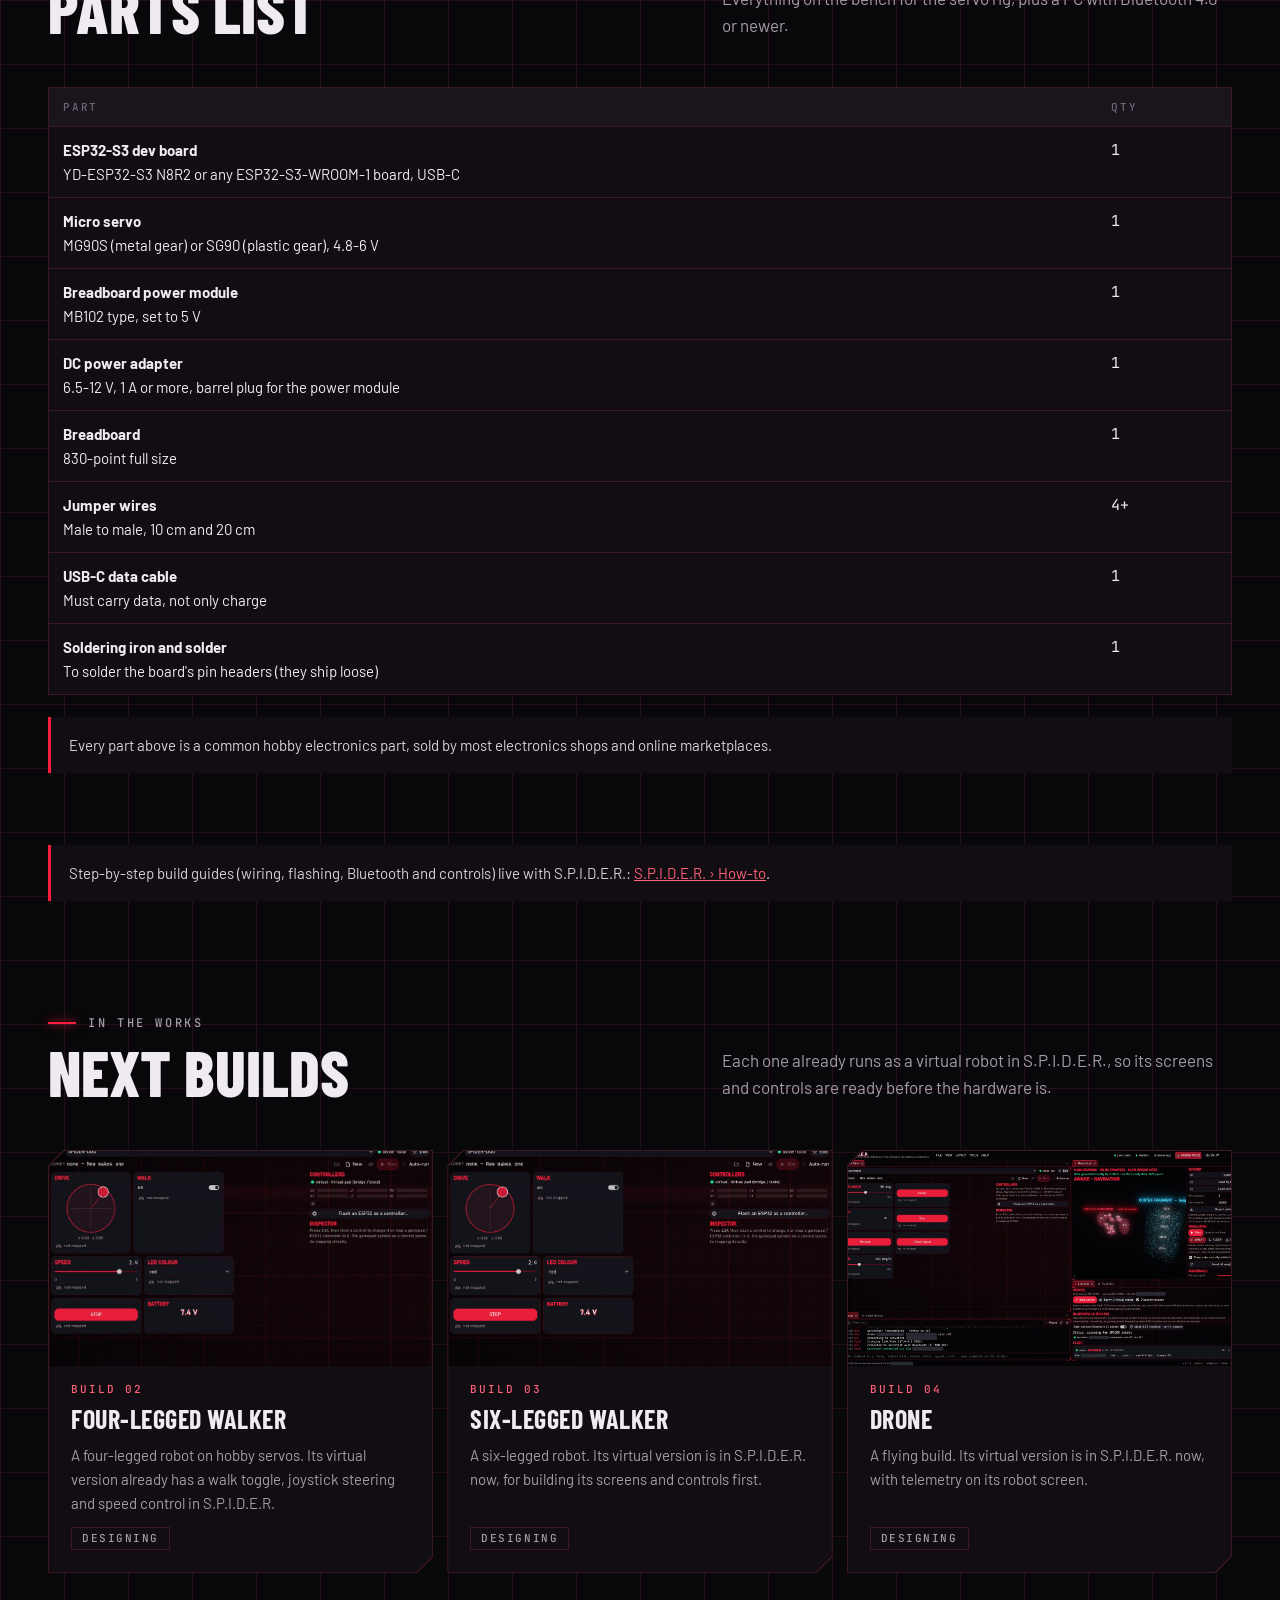
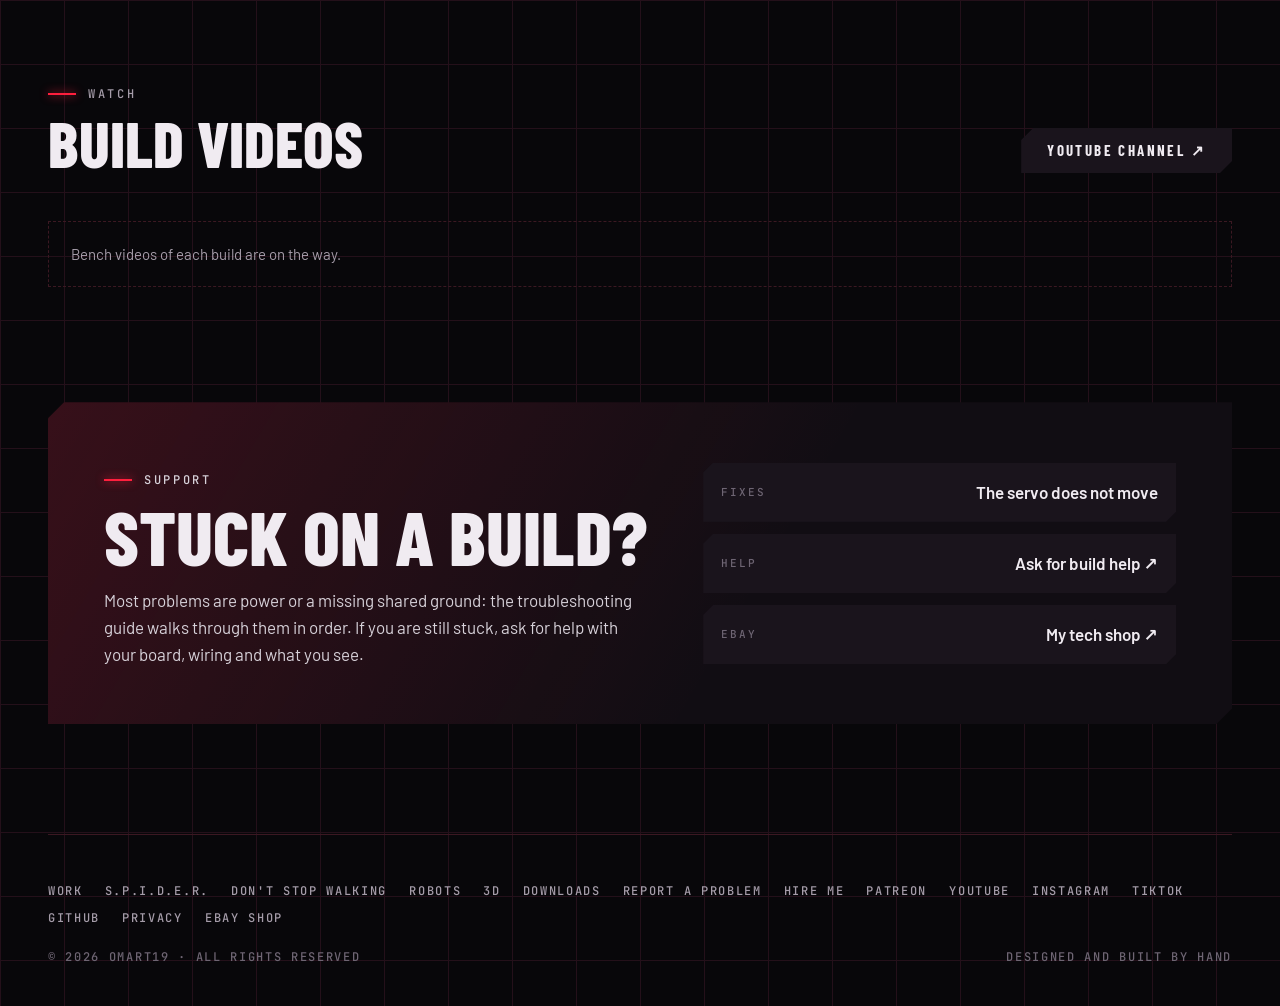
==== commit f478dbdc: "Parts list: no eBay shop fallback; product links or none, store names, affiliate disclosure; PARTS-L" ====
--- a/projects/robots.html
+++ b/projects/robots.html
@@ -53,7 +53,6 @@
       <div class="cta">
         <a class="btn primary" href="#parts">Parts list</a>
         <a class="btn" href="spider.html#how-to">Build guides <span class="arrow">→</span></a>
-        <a class="btn pending" data-link="ebay" data-off="eBay shop coming soon" data-on="Get parts on eBay ↗"><span data-label>eBay shop coming soon</span></a>
       </div>
     </div>
     <figure class="feed">
@@ -121,30 +120,21 @@
     </div>
     <div class="table-wrap">
       <table>
-        <thead><tr><th>Part</th><th>Qty</th><th>Where to get it</th></tr></thead>
+        <thead><tr><th>Part</th><th>Qty</th><th hidden>Where to get it</th></tr></thead>
         <tbody data-parts="servoRig">
-          <tr><td><strong>ESP32-S3 dev board</strong><br>YD-ESP32-S3 N8R2 or any ESP32-S3-WROOM-1 board, USB-C</td><td class="mono">1</td><td><span class="off">link coming</span></td></tr>
-          <tr><td><strong>Micro servo</strong><br>MG90S (metal gear) or SG90 (plastic gear), 4.8-6 V</td><td class="mono">1</td><td><span class="off">link coming</span></td></tr>
-          <tr><td><strong>Breadboard power module</strong><br>MB102 type, set to 5 V</td><td class="mono">1</td><td><span class="off">link coming</span></td></tr>
-          <tr><td><strong>DC power adapter</strong><br>6.5-12 V, 1 A or more, barrel plug for the power module</td><td class="mono">1</td><td><span class="off">link coming</span></td></tr>
-          <tr><td><strong>Breadboard</strong><br>830-point full size</td><td class="mono">1</td><td><span class="off">link coming</span></td></tr>
-          <tr><td><strong>Jumper wires</strong><br>Male to male, 10 cm and 20 cm</td><td class="mono">4+</td><td><span class="off">link coming</span></td></tr>
-          <tr><td><strong>USB-C data cable</strong><br>Must carry data, not only charge</td><td class="mono">1</td><td><span class="off">link coming</span></td></tr>
-          <tr><td><strong>Soldering iron and solder</strong><br>To solder the board's pin headers (they ship loose)</td><td class="mono">1</td><td><span class="off">link coming</span></td></tr>
+          <tr><td><strong>ESP32-S3 dev board</strong><br>YD-ESP32-S3 N8R2 or any ESP32-S3-WROOM-1 board, USB-C</td><td class="mono">1</td></tr>
+          <tr><td><strong>Micro servo</strong><br>MG90S (metal gear) or SG90 (plastic gear), 4.8-6 V</td><td class="mono">1</td></tr>
+          <tr><td><strong>Breadboard power module</strong><br>MB102 type, set to 5 V</td><td class="mono">1</td></tr>
+          <tr><td><strong>DC power adapter</strong><br>6.5-12 V, 1 A or more, barrel plug for the power module</td><td class="mono">1</td></tr>
+          <tr><td><strong>Breadboard</strong><br>830-point full size</td><td class="mono">1</td></tr>
+          <tr><td><strong>Jumper wires</strong><br>Male to male, 10 cm and 20 cm</td><td class="mono">4+</td></tr>
+          <tr><td><strong>USB-C data cable</strong><br>Must carry data, not only charge</td><td class="mono">1</td></tr>
+          <tr><td><strong>Soldering iron and solder</strong><br>To solder the board's pin headers (they ship loose)</td><td class="mono">1</td></tr>
         </tbody>
       </table>
     </div>
-    <div class="contact edge chamfer gap-top" data-when="ebay" hidden>
-      <div>
-        <p class="eyebrow">Shop</p>
-        <h2>Get the parts</h2>
-        <p>Parts for these builds are in my eBay tech shop.</p>
-      </div>
-      <div class="links">
-        <a class="link" data-link="ebay"><span>eBay</span><b>Open my shop ↗</b></a>
-      </div>
-    </div>
-    <p class="note gap-top" data-unless="ebay">An eBay store with parts and kits for these builds is on the way. Until then, every part above is a common hobby electronics part sold by most electronics shops and online marketplaces.</p>
+    <p class="note gap-top">Every part above is a common hobby electronics part, sold by most electronics shops and online marketplaces.</p>
+    <p class="note gap-top" data-parts-affiliate="servoRig" hidden>Links marked (affiliate) are affiliate links: I may earn a small commission if you buy through them, at no extra cost to you.</p>
   </section>
 
   <section class="sec tight" id="guides">
